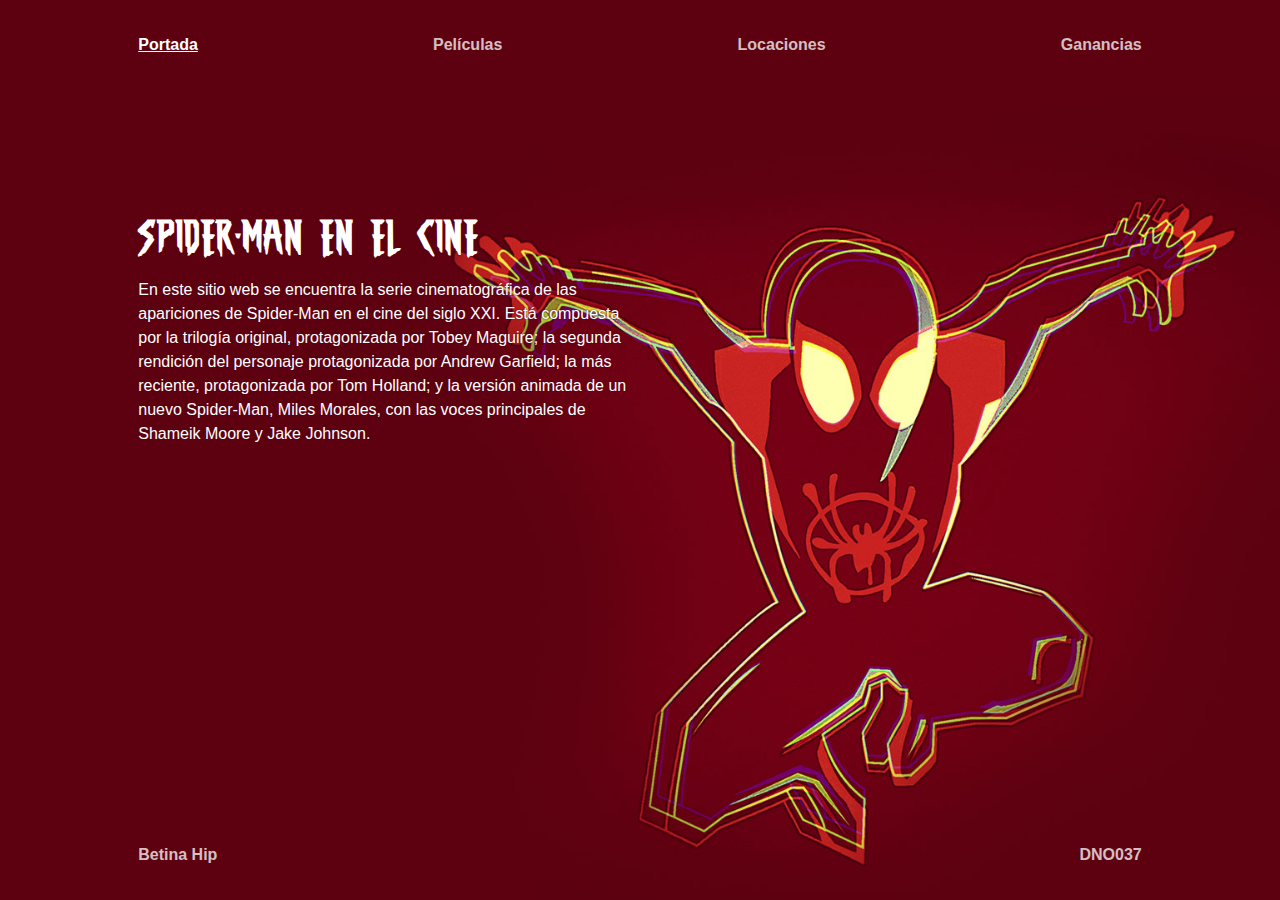
==== remake/index.html @ c1d1a0b1 "aaa" ====
<!DOCTYPE html>
<html lang="es">
    <head>
        <meta charset="utf-8" />
        <meta name="viewport" content="width=device-width, initial-scale=1" />
        <meta name="description" content="Diseño y nuevos medios, segunda versión remota" />
        <title>EVALUACIÓN Nº2 &#128375;&#128376;</title>
        <link rel="stylesheet" href="style.css" />
    </head>
    <body class="portada">
        <div class="container">
            <nav>
                <p><a href="index.html" class="active">Portada</a> <a href="peliculas.html">Películas</a> <a href="locaciones.html">Locaciones</a> <a href="ganancias.html">Ganancias</a></p>
            </nav>
            <header>
                <div>
                        <h1>SPIDER-MAN EN EL CINE</h1>
                        <p>En este sitio web se encuentra la serie cinematográfica de las apariciones de Spider-Man en el cine del siglo XXI. Está compuesta por la trilogía original, protagonizada por Tobey Maguire; la segunda rendición del personaje protagonizada por Andrew Garfield; la más reciente, protagonizada por Tom Holland; y la versión animada de un nuevo Spider-Man, Miles Morales, con las voces principales de Shameik Moore y Jake Johnson.</p>
                </div>
            </header>
            <footer>
                <p><a href="https://github.com/bbhip">Betina Hip</a> <a href="https://github.com/profesorfaco/dno037-2021">DNO037</a></p>
            </footer>
        </div>
    </body>
</html>
---- remake/style.css ----
@charset "UTF-8";

:root{
    --fondo: #5d0110;
    --figura: #fff;
}

* {
    margin: 0;
    padding: 0;
}

@import url('https://fonts.googleapis.com/css2?family=Mukta:wght@200;400;700&display=swap');

 @font-face { 
    font-family: The Amazing Spiderman; 
    src: url('smfont.ttf'); 
}

body {
    font-family: 'Mukta', sans-serif;
    background: var(--fondo);
    color: var(--figura);
}

body.portada{
    background:var(--fondo) url('images/portada.jpg') right bottom no-repeat;
    background-size:auto 100%;
}

a {
    font-weight: bold;
    color: rgba(255, 255, 255, 0.75);
    text-decoration: none;
}

a:hover {
    color: rgba(255, 255, 255, 1);
}

:hover{
    transition: all ease .5s;
}

div.container {
    width: 80vw;
    margin: 0 auto;
}

nav, footer {
    width: 98%;
    margin-left:1%;
    margin-right:1%;
    min-height: 10vh;
    display: flex;
}

nav p, footer p {
    width: 100%;
    display: flex;
    justify-content: space-between;
    margin:auto;
}

.active {
    text-decoration: underline;
    color: white;
}

/* para la página de portada */

header {   
    width: 98%;
    margin-left:1%;
    margin-right:1%;
    min-height: 80vh;
}

header div{
    width: 50%;
    padding-top:15vh;
}

header div h1{
    font-size:calc(1.5rem + 1vw);
    line-height: 1;
    text-shadow: 0 0 2px var(--fondo);
}

header div p{
    margin-top:1rem;
    line-height: 1.5;
    text-shadow: 0 0 2px var(--fondo);
}

@media screen and (orientation:portrait){

    header div{
        width: 100%;
        line-height: 1.5;
    }     
}

header h1 {
    font-family: The Amazing Spiderman;
}

/* para todas las páginas que no son portada */

main{
    width: 100%;
    padding-top:10vh;
    min-height: 70vh;    
}

/* para la página de películas */

main article{
    float:left;
    margin:1%;
    width:18%;
    background:rgba(255,255,255,0.1);
}

main article img{
    width:100%;
    height:auto;
    opacity: 0.8;
}

main article:hover img{
    opacity:1;
}

main article div{
    padding:5%;
    min-height:7.5vh;
}

main article div h2{
    font-size:1rem;
    letter-spacing: 0.05rem;
}

@media screen and (orientation:portrait){
    main article{
        width:48%;
    }     
}

/* para cada página de película */

main section{
    float:left;
    margin:3% 1% 10% 1%;
    width:98%;   
}

main section h1{
    font-size:calc(1.5rem + 1vw);
    line-height: 1;
}

main section h3{
    font-size:1.3rem;
    line-height: 2.5;
}

main section h4{
    font-size:1.2rem;
    line-height: 2.5;
}

main section img{
    max-width:100%;
    height:auto;
    margin:1.5rem 0;
}

main section p{
    max-width:100%;
    line-height: 1.6;
}

@media screen and (orientation:landscape){
    main section p{
        max-width:75%;
        line-height: 1.8;
    }    
}

/* para las páginas de locaciones y ganancias */

main div#mapa{
    margin:1%;
    width:98%;
    height:60vh;
}

main canvas#grafico{
    background:#111;
}
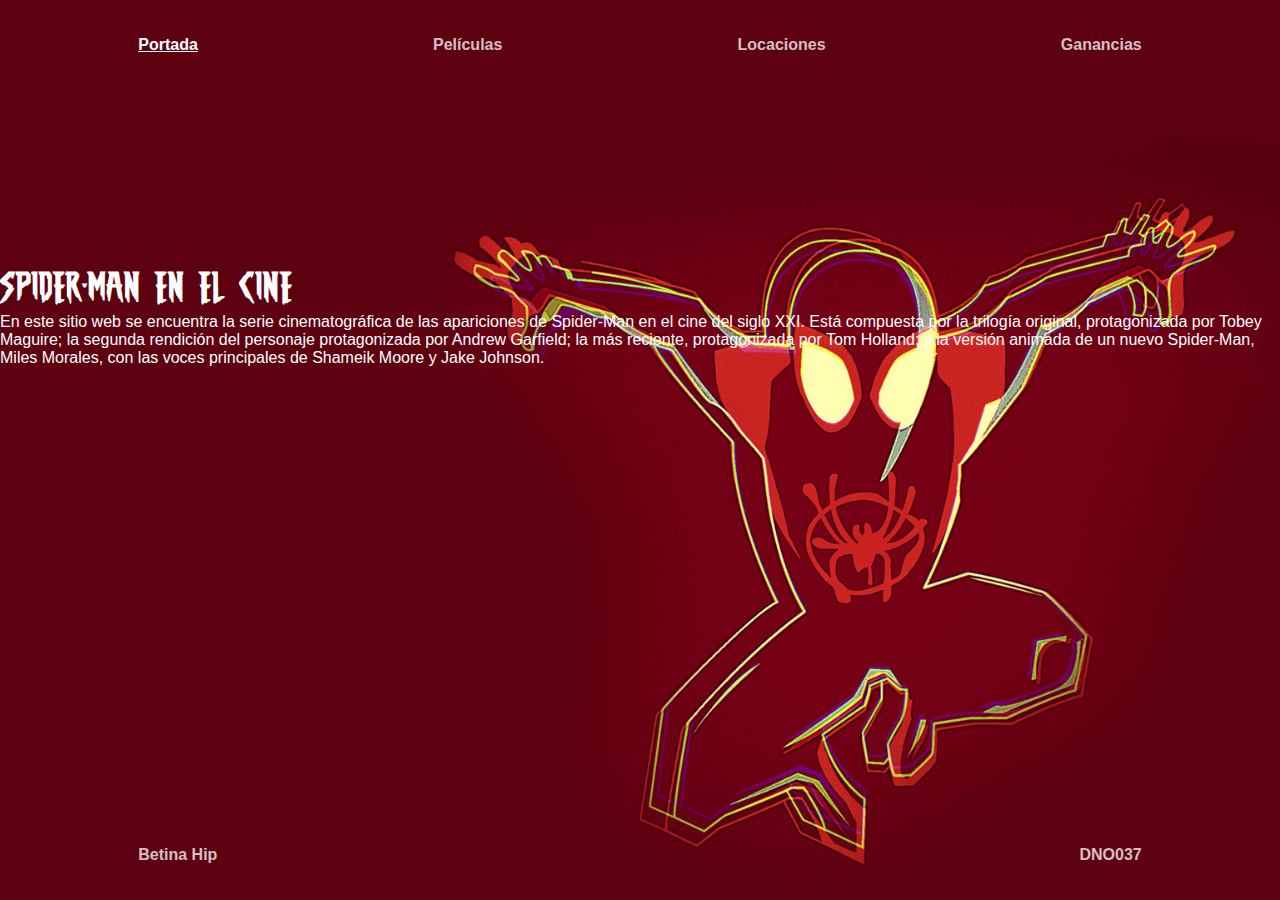
==== commit 26664cc9: "bbb" ====
--- a/remake/index.html
+++ b/remake/index.html
@@ -4,21 +4,26 @@
         <meta charset="utf-8" />
         <meta name="viewport" content="width=device-width, initial-scale=1" />
         <meta name="description" content="Diseño y nuevos medios, segunda versión remota" />
-        <title>EVALUACIÓN Nº2 &#128375;&#128376;</title>
+        <link href="https://cdn.jsdelivr.net/npm/bootstrap@5.0.1/dist/css/bootstrap.min.css" rel="stylesheet" integrity="sha384-+0n0xVW2eSR5OomGNYDnhzAbDsOXxcvSN1TPprVMTNDbiYZCxYbOOl7+AMvyTG2x" crossorigin="anonymous">
+        <title>REMAKE &#128375;&#128376;</title>
         <link rel="stylesheet" href="style.css" />
     </head>
     <body class="portada">
-        <div class="container">
-            <nav>
+        <div class="container fixed-top">
+            <nav class="d-flex justify-content-between py-3">
                 <p><a href="index.html" class="active">Portada</a> <a href="peliculas.html">Películas</a> <a href="locaciones.html">Locaciones</a> <a href="ganancias.html">Ganancias</a></p>
             </nav>
-            <header>
-                <div>
-                        <h1>SPIDER-MAN EN EL CINE</h1>
+        </div>
+        <main class="container py-5">
+            <div class="row py-3 d-flex">
+                <div class="col-sm-6 me-auto" style="margin-top: 10vh;">
+                    <h1>SPIDER-MAN EN EL CINE</h1>
                         <p>En este sitio web se encuentra la serie cinematográfica de las apariciones de Spider-Man en el cine del siglo XXI. Está compuesta por la trilogía original, protagonizada por Tobey Maguire; la segunda rendición del personaje protagonizada por Andrew Garfield; la más reciente, protagonizada por Tom Holland; y la versión animada de un nuevo Spider-Man, Miles Morales, con las voces principales de Shameik Moore y Jake Johnson.</p>
                 </div>
-            </header>
-            <footer>
+            </div>
+        </main>
+        <div class="container fixed-bottom">
+            <footer class="d-flex justify-content-between py-3">
                 <p><a href="https://github.com/bbhip">Betina Hip</a> <a href="https://github.com/profesorfaco/dno037-2021">DNO037</a></p>
             </footer>
         </div>
--- a/remake/style.css
+++ b/remake/style.css
@@ -67,41 +67,7 @@
     color: white;
 }
 
-/* para la página de portada */
-
-header {   
-    width: 98%;
-    margin-left:1%;
-    margin-right:1%;
-    min-height: 80vh;
-}
-
-header div{
-    width: 50%;
-    padding-top:15vh;
-}
-
-header div h1{
-    font-size:calc(1.5rem + 1vw);
-    line-height: 1;
-    text-shadow: 0 0 2px var(--fondo);
-}
-
-header div p{
-    margin-top:1rem;
-    line-height: 1.5;
-    text-shadow: 0 0 2px var(--fondo);
-}
-
-@media screen and (orientation:portrait){
-
-    header div{
-        width: 100%;
-        line-height: 1.5;
-    }     
-}
-
-header h1 {
+h1 {
     font-family: The Amazing Spiderman;
 }
 
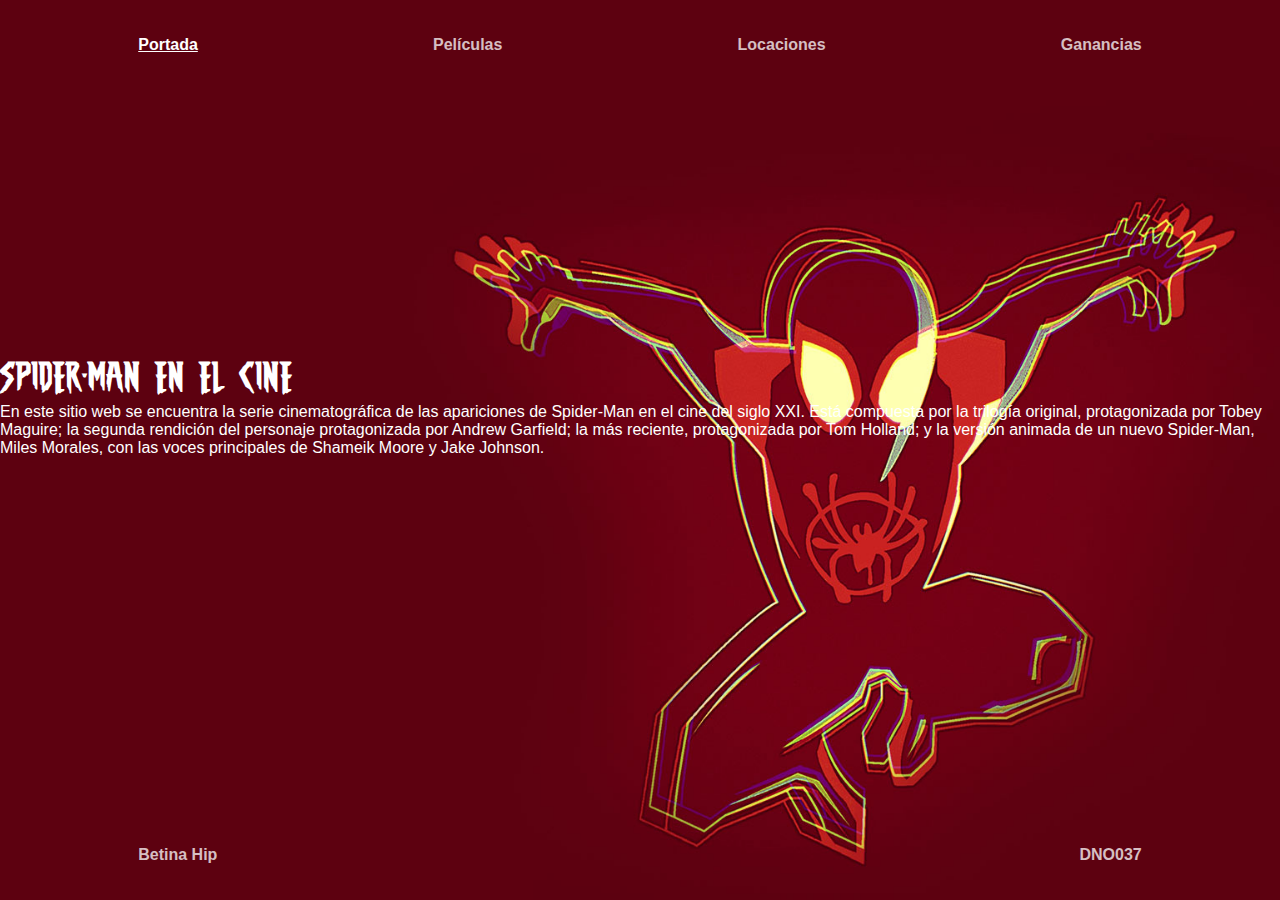
==== commit 9da772ea: "Update index.html" ====
--- a/remake/index.html
+++ b/remake/index.html
@@ -16,7 +16,7 @@
         </div>
         <main class="container py-5">
             <div class="row py-3 d-flex">
-                <div class="col-sm-6 me-auto" style="margin-top: 10vh;">
+                <div class="col-sm-6 me-auto" style="margin-top: 20vh;">
                     <h1>SPIDER-MAN EN EL CINE</h1>
                         <p>En este sitio web se encuentra la serie cinematográfica de las apariciones de Spider-Man en el cine del siglo XXI. Está compuesta por la trilogía original, protagonizada por Tobey Maguire; la segunda rendición del personaje protagonizada por Andrew Garfield; la más reciente, protagonizada por Tom Holland; y la versión animada de un nuevo Spider-Man, Miles Morales, con las voces principales de Shameik Moore y Jake Johnson.</p>
                 </div>
